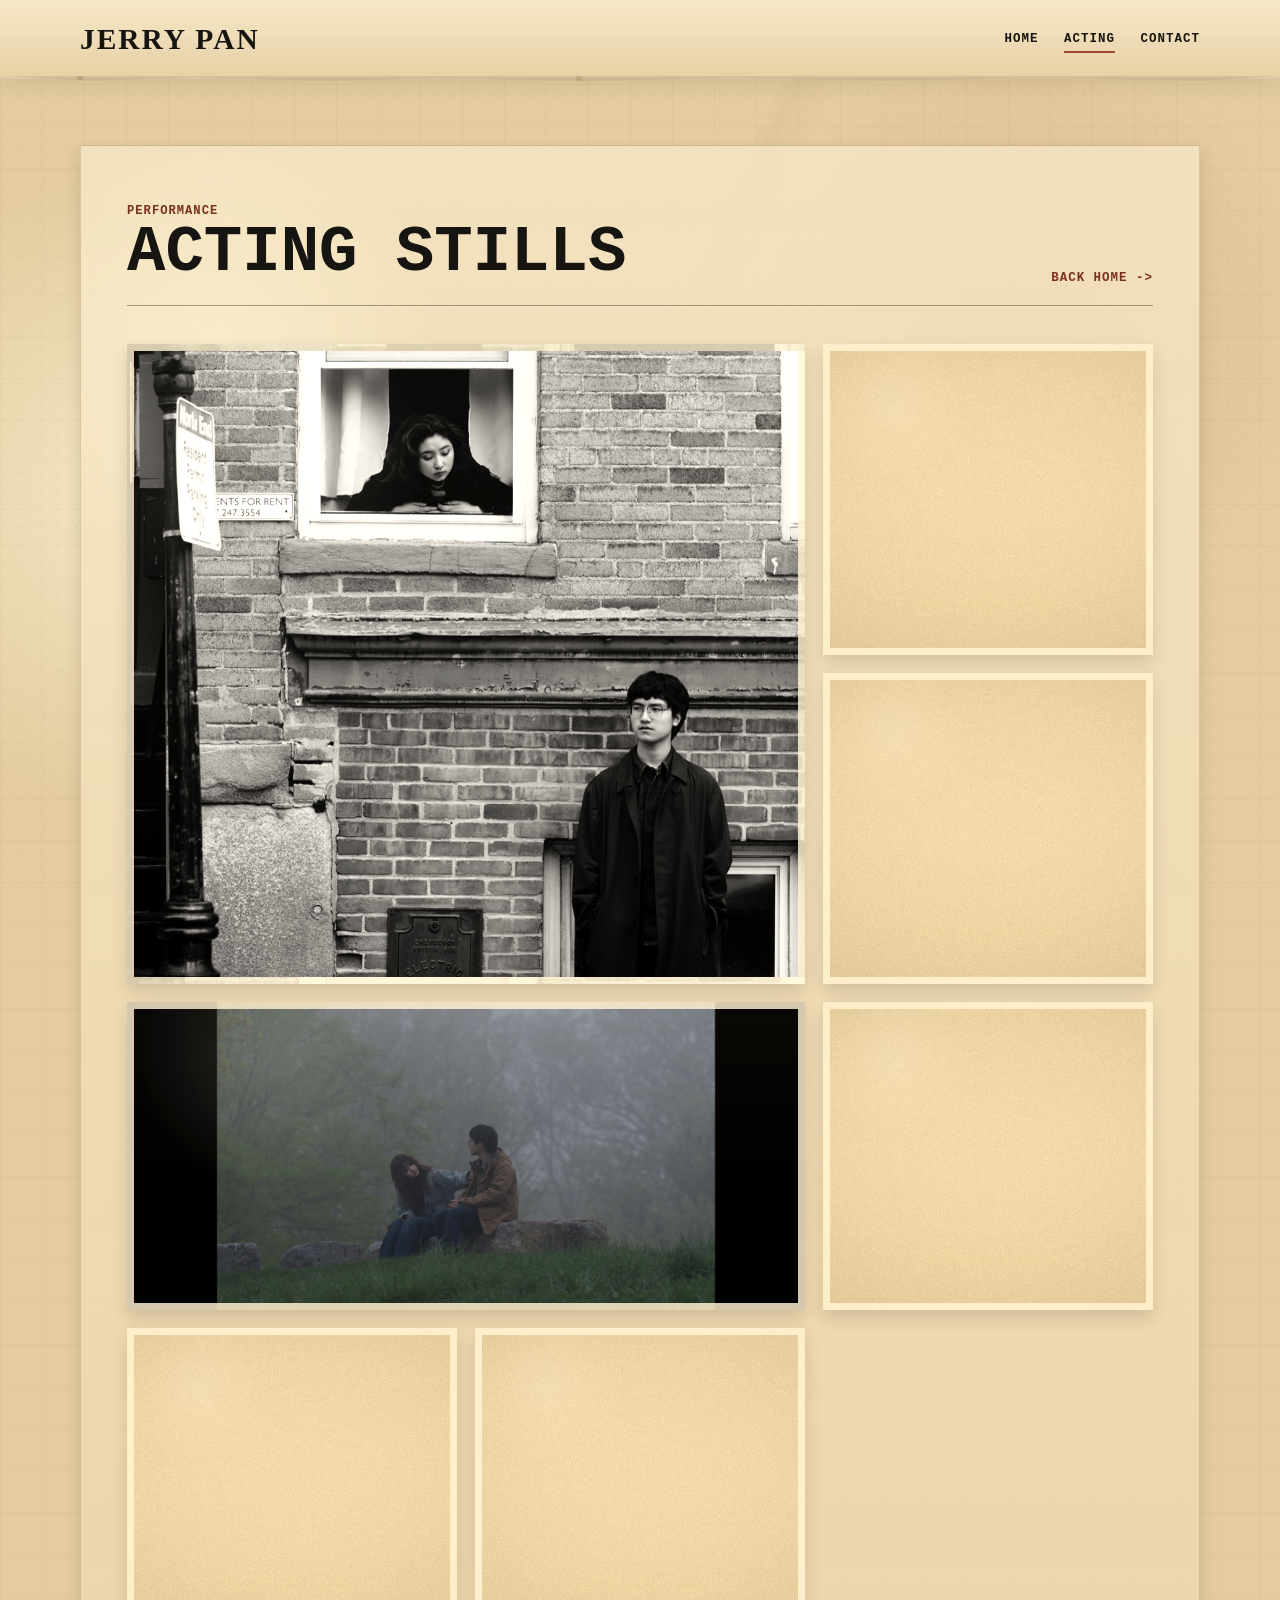
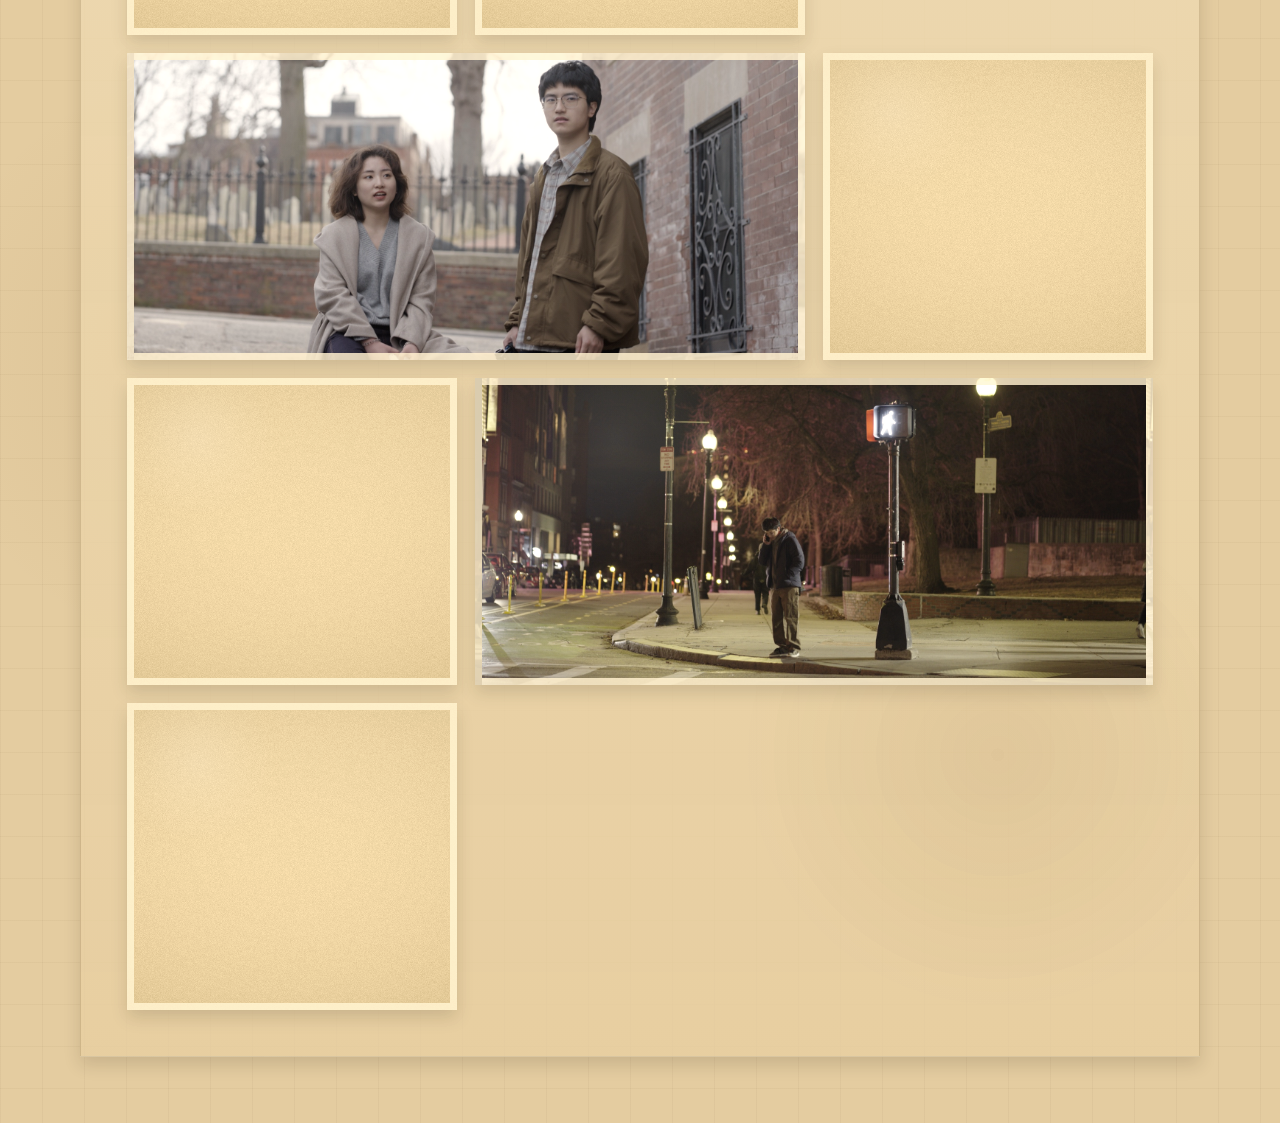
==== acting-stills.html @ 3a7836dc "Add acting stills page" ====
<!DOCTYPE html>
<html lang="en">
  <head>
    <meta charset="UTF-8" />
    <meta name="viewport" content="width=device-width, initial-scale=1.0" />
    <title>Acting Stills | Jerry Pan</title>
    <link rel="stylesheet" href="styles.css" />
  </head>
  <body>
    <header class="site-header">
      <nav class="nav-strip" aria-label="Main navigation">
        <a class="brand" href="index.html#home">Jerry Pan</a>
        <button class="nav-toggle" type="button" aria-expanded="false" aria-controls="site-menu">
          <span></span>
          <span></span>
          <span></span>
          <span class="sr-only">Toggle navigation</span>
        </button>
        <div class="nav-links" id="site-menu">
          <a class="nav-link" href="index.html#home">Home</a>
          <a class="nav-link active" href="index.html#acting">Acting</a>
          <a class="nav-link" href="index.html#contact">Contact</a>
        </div>
      </nav>
    </header>

    <main class="detail-main acting-stills-main">
      <section class="container detail-panel acting-stills-panel">
        <div class="detail-heading acting-stills-heading">
          <div>
            <p class="eyebrow">Performance</p>
            <h1>Acting Stills</h1>
          </div>
          <a class="detail-back" href="index.html#acting">Back Home <span aria-hidden="true">-&gt;</span></a>
        </div>

        <div class="acting-stills-gallery" aria-label="Acting stills gallery">
          <figure class="acting-still acting-still-large" style="--photo: url('./assets/outb/still-01.jpg?v=acting-stills')"></figure>
          <figure class="acting-still" style="--photo: url('./assets/acting-still-1.jpg?v=acting-stills')"></figure>
          <figure class="acting-still" style="--photo: url('./assets/acting-still-2.jpg?v=acting-stills')"></figure>
          <figure class="acting-still acting-still-wide" style="--photo: url('./assets/outb/still-03.jpg?v=acting-stills')"></figure>
          <figure class="acting-still" style="--photo: url('./assets/acting-still-3.jpg?v=acting-stills')"></figure>
          <figure class="acting-still" style="--photo: url('./assets/acting-still-4.jpg?v=acting-stills')"></figure>
          <figure class="acting-still" style="--photo: url('./assets/acting-still-5.jpg?v=acting-stills')"></figure>
          <figure class="acting-still acting-still-wide" style="--photo: url('./assets/outb/still-07.jpg?v=acting-stills')"></figure>
          <figure class="acting-still" style="--photo: url('./assets/acting-still-6.jpg?v=acting-stills')"></figure>
          <figure class="acting-still" style="--photo: url('./assets/broken-silence.jpg?v=acting-stills')"></figure>
          <figure class="acting-still acting-still-wide" style="--photo: url('./assets/outb/still-11.jpg?v=acting-stills')"></figure>
          <figure class="acting-still" style="--photo: url('./assets/acting-weight-we-carry.jpg?v=acting-stills')"></figure>
        </div>
      </section>
    </main>

    <script src="script.js"></script>
  </body>
</html>
---- styles.css ----
:root {
  --paper: #e4cca0;
  --paper-light: #f3dfb7;
  --paper-soft: #ddc18d;
  --ink: #171511;
  --ink-muted: #5a4b36;
  --red: #a64730;
  --red-dark: #79311f;
  --film-black: #11100d;
  --shadow: 0 18px 34px rgba(40, 29, 14, 0.2);
  --shadow-small: 0 8px 16px rgba(40, 29, 14, 0.14);
  --radius: 5px;
  --container: min(1120px, calc(100vw - 40px));
  --font-display: Georgia, "Times New Roman", serif;
  --font-type: "Courier New", Courier, monospace;
  --font-body: Georgia, "Times New Roman", serif;
  --section-gap: clamp(38px, 6vw, 68px);
}

* {
  box-sizing: border-box;
}

html {
  scroll-behavior: smooth;
  scroll-padding-top: 96px;
}

body {
  margin: 0;
  color: var(--ink);
  font-family: var(--font-body);
  background:
    radial-gradient(circle at 12% 18%, rgba(255, 250, 224, 0.58), transparent 20rem),
    radial-gradient(circle at 80% 12%, rgba(166, 100, 50, 0.16), transparent 18rem),
    radial-gradient(circle at 18% 72%, rgba(118, 77, 32, 0.08), transparent 19rem),
    linear-gradient(90deg, rgba(74, 45, 19, 0.04) 1px, transparent 1px),
    linear-gradient(rgba(74, 45, 19, 0.035) 1px, transparent 1px),
    var(--paper);
  background-size: auto, auto, auto, 42px 42px, 42px 42px, auto;
  overflow-x: hidden;
}

body::before {
  content: "";
  position: fixed;
  inset: 0;
  z-index: -1;
  pointer-events: none;
  opacity: 0.34;
  background-image:
    radial-gradient(circle at 20% 30%, rgba(45, 30, 10, 0.18) 0 1px, transparent 1px),
    radial-gradient(circle at 65% 55%, rgba(45, 30, 10, 0.12) 0 1px, transparent 1px),
    linear-gradient(115deg, transparent 0 48%, rgba(85, 56, 22, 0.09) 49%, transparent 52%);
  background-size: 18px 18px, 27px 27px, 100% 100%;
}

a {
  color: inherit;
  text-decoration: none;
}

img,
svg {
  max-width: 100%;
}

.container {
  width: var(--container);
  margin-inline: auto;
  position: relative;
}

.section {
  padding-block: var(--section-gap);
  position: relative;
}

.section::before {
  content: "";
  position: absolute;
  left: 50%;
  top: 12px;
  width: min(1140px, calc(100vw - 28px));
  height: 1px;
  transform: translateX(-50%);
  background: rgba(65, 44, 23, 0.22);
}

.section-anchor {
  scroll-margin-top: 92px;
}

.sr-only {
  position: absolute;
  width: 1px;
  height: 1px;
  padding: 0;
  margin: -1px;
  overflow: hidden;
  clip: rect(0, 0, 0, 0);
  white-space: nowrap;
  border: 0;
}

/* Header */
.site-header {
  position: sticky;
  top: 0;
  z-index: 50;
  background:
    linear-gradient(180deg, rgba(246, 232, 201, 0.97), rgba(230, 207, 163, 0.94)),
    var(--paper-light);
  border-bottom: 1px solid rgba(45, 32, 18, 0.18);
  box-shadow: 0 8px 18px rgba(42, 28, 12, 0.08);
}

.site-header::after {
  content: "";
  position: absolute;
  left: 0;
  right: 0;
  bottom: -7px;
  height: 9px;
  pointer-events: none;
  background:
    linear-gradient(90deg, transparent 0 6%, rgba(101, 71, 33, 0.18) 6% 6.5%, transparent 6.5% 45%, rgba(101, 71, 33, 0.14) 45% 45.5%, transparent 45.5%),
    linear-gradient(180deg, rgba(80, 53, 24, 0.13), transparent);
  clip-path: polygon(0 0, 7% 52%, 15% 18%, 26% 55%, 34% 22%, 46% 58%, 57% 20%, 69% 50%, 82% 22%, 94% 54%, 100% 0);
}

.nav-strip {
  width: var(--container);
  min-height: 78px;
  margin-inline: auto;
  display: flex;
  align-items: center;
  justify-content: space-between;
  gap: 28px;
}

.brand {
  font-family: var(--font-display);
  font-size: clamp(1.35rem, 2.3vw, 1.9rem);
  font-weight: 900;
  letter-spacing: 2px;
  text-transform: uppercase;
  white-space: nowrap;
}

.nav-links {
  display: flex;
  align-items: center;
  justify-content: flex-end;
  gap: clamp(14px, 2vw, 30px);
  font-family: var(--font-type);
  font-size: 0.78rem;
  font-weight: 700;
  letter-spacing: 1px;
  text-transform: uppercase;
}

.nav-links.open-static {
  opacity: 1;
  pointer-events: auto;
}

.nav-link {
  position: relative;
  padding-block: 10px;
}

.nav-link::after {
  content: "";
  position: absolute;
  left: 0;
  right: 0;
  bottom: 3px;
  height: 2px;
  transform: scaleX(0);
  transform-origin: left;
  background: var(--red);
  transition: transform 180ms ease;
}

.nav-link:hover::after,
.nav-link.active::after {
  transform: scaleX(1);
}

.nav-toggle {
  display: none;
  width: 42px;
  height: 38px;
  border: 1px solid rgba(23, 21, 17, 0.5);
  background: transparent;
  padding: 8px;
  cursor: pointer;
}

.nav-toggle span:not(.sr-only) {
  display: block;
  height: 2px;
  margin: 5px 0;
  background: var(--ink);
}

/* Hero */
.hero {
  min-height: min(760px, calc(100vh - 78px));
  display: grid;
  align-items: center;
  padding-block: clamp(38px, 6vw, 70px);
}

.hero-grid {
  display: grid;
  grid-template-columns: minmax(300px, 0.83fr) minmax(340px, 1.17fr);
  align-items: center;
  gap: clamp(36px, 6vw, 84px);
}

.eyebrow,
.label {
  margin: 0 0 10px;
  color: var(--red-dark);
  font-family: var(--font-type);
  font-size: 0.76rem;
  font-weight: 700;
  letter-spacing: 1px;
  text-transform: uppercase;
}

.hero-copy .eyebrow {
  width: max-content;
  max-width: min(100vw - 40px, 620px);
  font-size: clamp(0.68rem, 0.9vw, 0.76rem);
  letter-spacing: 0.6px;
  white-space: nowrap;
}

.hero h1 {
  margin: 0;
  font-family: Impact, Haettenschweiler, "Arial Narrow Bold", sans-serif;
  font-size: clamp(5.8rem, 13.5vw, 10.5rem);
  line-height: 0.78;
  letter-spacing: 0;
  text-transform: uppercase;
  text-shadow:
    1px 2px 0 rgba(255, 244, 213, 0.25),
    0 0 1px rgba(0, 0, 0, 0.65);
  filter: contrast(1.08);
}

.hero-roles {
  width: fit-content;
  margin-top: clamp(20px, 4vw, 34px);
  padding-bottom: 12px;
  display: grid;
  gap: 3px;
  font-family: var(--font-type);
  font-size: clamp(1.1rem, 2.4vw, 1.75rem);
  font-weight: 700;
  position: relative;
}

.hero-roles::after,
.hand-note::after {
  content: "";
  position: absolute;
  left: 0;
  bottom: 0;
  width: 120px;
  height: 9px;
  background: var(--red);
  clip-path: polygon(0 42%, 70% 22%, 100% 42%, 88% 58%, 16% 70%);
}

.hero-intro {
  max-width: 480px;
  margin: 24px 0 0;
  font-family: var(--font-type);
  font-size: clamp(0.92rem, 1.2vw, 1rem);
  font-weight: 700;
  line-height: 1.55;
}

.hero-actions {
  display: flex;
  flex-wrap: wrap;
  gap: 14px;
  margin-top: 30px;
}

.button {
  min-width: 138px;
  min-height: 42px;
  display: inline-flex;
  align-items: center;
  justify-content: center;
  border: 1px solid var(--ink);
  padding: 12px 18px;
  font-family: var(--font-type);
  font-size: 0.73rem;
  font-weight: 800;
  letter-spacing: 1px;
  text-transform: uppercase;
  transition: transform 180ms ease, box-shadow 180ms ease, background 180ms ease;
}

.button:hover {
  transform: translateY(-2px);
  box-shadow: var(--shadow-small);
}

.button-dark {
  color: var(--paper-light);
  background: var(--ink);
}

.button-red {
  color: var(--paper-light);
  border-color: var(--red);
  background: var(--red);
}

.button-ghost {
  background: rgba(246, 232, 201, 0.34);
}

.hero-collage {
  position: relative;
  min-height: clamp(480px, 50vw, 600px);
}

.photo,
.card-image,
.thumb,
.ai-tile,
.poster-card,
.contact-sheet div {
  background-image:
    var(--photo),
    radial-gradient(circle at 38% 28%, rgba(255, 245, 206, 0.35), transparent 20%),
    linear-gradient(135deg, #201914, #a46a3b 48%, #201914);
  background-size: cover;
  background-position: center;
}

.photo {
  position: absolute;
  border: 10px solid rgba(243, 223, 183, 0.9);
  box-shadow: var(--shadow);
  filter: sepia(0.12) contrast(1.03) saturate(0.88);
}

.photo::after,
.card-image::after,
.thumb::after,
.poster-card::after,
.contact-sheet div::after {
  content: "";
  position: absolute;
  inset: 0;
  pointer-events: none;
  background:
    linear-gradient(rgba(255, 245, 210, 0.1), rgba(22, 16, 10, 0.18)),
    radial-gradient(circle at 20% 18%, rgba(255, 255, 255, 0.18), transparent 22%);
  mix-blend-mode: screen;
}

.photo-main {
  inset: 1% 12% auto 3%;
  height: 69%;
  transform: perspective(900px) rotate(-4deg) rotateX(var(--tilt-y, 0deg)) rotateY(var(--tilt-x, 0deg));
}

.photo-strip {
  right: 0;
  top: 30%;
  width: 43%;
  height: 26%;
  border-width: 7px;
  transform: perspective(900px) rotate(1.5deg) rotateX(var(--tilt-y, 0deg)) rotateY(var(--tilt-x, 0deg));
  filter: grayscale(1) sepia(0.25) contrast(1.1);
}

.photo-strip::before {
  content: "";
  position: absolute;
  inset: 0;
  background:
    repeating-linear-gradient(90deg, rgba(10, 10, 9, 0.72) 0 12px, transparent 12px 24px),
    linear-gradient(transparent 0 16%, rgba(5, 5, 5, 0.92) 16% 22%, transparent 22% 78%, rgba(5, 5, 5, 0.92) 78% 84%, transparent 84%);
  opacity: 0.42;
}

.photo-small {
  right: 10%;
  bottom: 1%;
  width: 38%;
  height: 27%;
  border-bottom-width: 38px;
  transform: perspective(900px) rotate(3deg) rotateX(var(--tilt-y, 0deg)) rotateY(var(--tilt-x, 0deg));
}

.photo-small::before {
  content: "On set.";
  position: absolute;
  right: 18px;
  bottom: -32px;
  z-index: 2;
  font-family: var(--font-display);
  font-style: italic;
  font-size: 1rem;
}

.taped-note {
  position: absolute;
  top: 4%;
  right: 2%;
  z-index: 3;
  width: 174px;
  padding: 27px 28px 24px;
  display: grid;
  gap: 7px;
  color: var(--ink);
  font-family: var(--font-type);
  font-size: 1.1rem;
  font-weight: 700;
  line-height: 1.08;
  background:
    radial-gradient(circle at 20% 22%, rgba(255, 245, 206, 0.42), transparent 9rem),
    linear-gradient(135deg, #e2c994, #d7bc85);
  box-shadow: var(--shadow-small);
  transform: rotate(3deg);
}

.taped-note::after {
  content: "";
  width: 78px;
  height: 8px;
  margin-top: 8px;
  background: var(--red);
  clip-path: polygon(0 45%, 100% 12%, 95% 52%, 8% 80%);
}

.tape {
  position: absolute;
  z-index: 4;
  display: block;
  background: rgba(174, 137, 70, 0.58);
  box-shadow: 0 2px 6px rgba(30, 20, 9, 0.15);
}

.tape-top {
  top: 0;
  left: 32%;
  width: 142px;
  height: 36px;
  transform: rotate(-7deg);
}

.tape-side {
  right: 4%;
  bottom: 26%;
  width: 96px;
  height: 28px;
  transform: rotate(8deg);
}

/* Sections and cards */
.featured-work .container,
.two-column-section .container,
.ai-section .container,
.acting-section .container,
.about-section .container,
.experience-grid {
  padding: clamp(22px, 3vw, 34px);
  background:
    radial-gradient(circle at 12% 8%, rgba(255, 248, 218, 0.42), transparent 14rem),
    radial-gradient(circle at 82% 88%, rgba(121, 79, 28, 0.08), transparent 16rem),
    linear-gradient(rgba(246, 230, 196, 0.78), rgba(232, 207, 161, 0.74));
  border: 1px solid rgba(93, 66, 31, 0.18);
  box-shadow: var(--shadow-small);
  clip-path: polygon(0 1%, 18% 0, 35% 1.3%, 55% 0.2%, 75% 1.2%, 100% 0, 99.4% 99%, 82% 100%, 61% 98.8%, 38% 100%, 18% 98.9%, 0.7% 100%);
}

.section-heading {
  margin-bottom: 28px;
  border-bottom: 1px solid rgba(23, 21, 17, 0.38);
  padding-bottom: 10px;
}

.split-heading {
  display: flex;
  align-items: end;
  justify-content: space-between;
  gap: 32px;
}

.split-heading > p {
  flex: 1 1 300px;
}

.section-heading h2 {
  margin: 0;
  font-family: var(--font-type);
  font-size: clamp(1.45rem, 3vw, 2.15rem);
  font-weight: 800;
  letter-spacing: 1px;
  text-transform: uppercase;
}

.section-heading p:not(.eyebrow) {
  max-width: 560px;
  margin: 8px 0 0;
  font-family: var(--font-type);
  font-size: 0.88rem;
  font-weight: 700;
  line-height: 1.45;
}

.project-grid {
  display: grid;
  grid-template-columns: repeat(4, minmax(0, 1fr));
  gap: 20px;
}

.paper-card {
  position: relative;
  padding: 14px 14px 18px;
  background:
    linear-gradient(145deg, rgba(255, 250, 230, 0.54), rgba(218, 191, 143, 0.32)),
    var(--paper-light);
  border: 1px solid rgba(75, 53, 26, 0.2);
  border-radius: var(--radius);
  box-shadow: var(--shadow-small);
}

.project-card::before {
  content: "";
  position: absolute;
  right: 13px;
  top: 10px;
  z-index: 2;
  width: 64px;
  height: 18px;
  background: rgba(174, 137, 70, 0.42);
  transform: rotate(6deg);
  opacity: 0;
  transition: opacity 180ms ease;
}

.project-card:nth-child(3)::before,
.project-card:hover::before {
  opacity: 1;
}

.project-card {
  min-height: 338px;
  display: flex;
  flex-direction: column;
  transition: transform 180ms ease, box-shadow 180ms ease;
}

.project-card[id] {
  scroll-margin-top: 110px;
}

.project-card:hover {
  transform: translateY(-6px) rotate(-0.5deg);
  box-shadow: var(--shadow);
}

.card-image {
  position: relative;
  height: 132px;
  margin-bottom: 16px;
  overflow: hidden;
  border-radius: 3px;
  background-color: #2d2016;
}

.ai-still,
.product-still {
  background-image:
    var(--photo),
    radial-gradient(circle at 68% 32%, rgba(47, 219, 225, 0.58), transparent 22%),
    linear-gradient(135deg, #07141e, #213d51 48%, #0b0c12);
}

.project-card h3,
.production-card h3,
.experience-entry h3 {
  margin: 0 0 10px;
  font-family: Impact, Haettenschweiler, "Arial Narrow Bold", sans-serif;
  font-size: clamp(1.25rem, 2.1vw, 1.6rem);
  font-weight: 900;
  letter-spacing: 0;
  text-transform: uppercase;
}

.project-card p:not(.label),
.production-card p,
.experience-entry p {
  margin: 0;
  font-family: var(--font-type);
  font-size: 0.84rem;
  font-weight: 700;
  line-height: 1.46;
}

.project-card a,
.production-card a,
.text-link,
.center-link a,
.more-button,
.detail-back {
  width: fit-content;
  margin-top: auto;
  padding-top: 16px;
  color: var(--red-dark);
  font-family: var(--font-type);
  font-size: 0.78rem;
  font-weight: 800;
  letter-spacing: 1px;
  text-transform: uppercase;
  border-bottom: 2px solid transparent;
}

.project-card a:hover,
.production-card a:hover,
.text-link:hover,
.center-link a:hover,
.more-button:hover,
.detail-back:hover {
  border-color: var(--red);
}

.more-button {
  flex: 0 0 auto;
  align-self: center;
  margin: 0;
  padding: 10px 12px 8px;
  border: 1px solid rgba(23, 21, 17, 0.45);
  background: rgba(246, 232, 201, 0.38);
  box-shadow: 0 4px 10px rgba(43, 27, 11, 0.08);
}

/* Film production */
.two-column-section,
.acting-section {
  background: rgba(255, 244, 215, 0.08);
}

.production-grid {
  display: grid;
  grid-template-columns: repeat(3, minmax(0, 1fr));
  gap: 20px;
}

.production-card {
  display: flex;
  min-height: 220px;
  flex-direction: column;
  padding: 0 0 14px;
}

.thumb {
  position: relative;
  height: 88px;
  margin-bottom: 18px;
  overflow: hidden;
  border: 6px solid rgba(246, 232, 201, 0.72);
  box-shadow: var(--shadow-small);
  filter: sepia(0.35) grayscale(0.28) contrast(1.04);
}

/* AI work */
.ai-section {
  color: var(--ink);
  background: rgba(255, 244, 215, 0.08);
}

.ai-section::before {
  background: rgba(65, 44, 23, 0.2);
}

.ai-section .section-heading {
  border-bottom-color: rgba(23, 21, 17, 0.38);
}

.ai-section .eyebrow,
.ai-section .center-link a {
  color: var(--red-dark);
}

.ai-tile-grid {
  display: grid;
  grid-template-columns: repeat(4, minmax(0, 1fr));
  gap: 14px;
}

.ai-tile {
  min-height: 154px;
  position: relative;
  display: flex;
  align-items: end;
  justify-content: center;
  overflow: hidden;
  border: 6px solid rgba(22, 16, 11, 0.88);
  background-image:
    var(--photo),
    radial-gradient(circle at 52% 30%, rgba(64, 218, 226, 0.72), transparent 22%),
    linear-gradient(135deg, #05070d, #183045 47%, #101014);
  box-shadow: 0 14px 30px rgba(0, 0, 0, 0.28);
  transition: transform 180ms ease, filter 180ms ease;
}

.ai-tile::before {
  content: "";
  position: absolute;
  inset: 0;
  background: linear-gradient(180deg, transparent 10%, rgba(0, 0, 0, 0.72));
}

.ai-tile:hover {
  transform: translateY(-4px);
  filter: saturate(1.16);
}

.ai-tile span {
  position: relative;
  z-index: 1;
  width: 100%;
  padding: 18px 12px;
  text-align: center;
  font-family: var(--font-type);
  font-size: 0.9rem;
  font-weight: 800;
  letter-spacing: 1px;
  text-transform: uppercase;
}

.center-link {
  margin-top: 24px;
  text-align: center;
}

/* Acting */
.acting-layout {
  display: grid;
  grid-template-columns: minmax(280px, 0.9fr) minmax(320px, 1.1fr);
  gap: 22px;
  align-items: stretch;
}

.poster-row {
  display: grid;
  grid-template-columns: repeat(2, minmax(0, 1fr));
  gap: 18px;
}

.poster-card {
  position: relative;
  min-height: 220px;
  display: flex;
  align-items: end;
  padding: 22px;
  overflow: hidden;
  color: var(--paper-light);
  background-image:
    var(--photo),
    radial-gradient(circle at 40% 22%, rgba(255, 219, 151, 0.5), transparent 22%),
    linear-gradient(145deg, #120f0d, #6c3f24 46%, #111);
  box-shadow: var(--shadow-small);
}

.poster-card::before {
  content: "";
  position: absolute;
  inset: 0;
  background: linear-gradient(180deg, rgba(0, 0, 0, 0.08), rgba(0, 0, 0, 0.78));
}

.poster-card div {
  position: relative;
  z-index: 1;
}

.poster-card h3 {
  max-width: 150px;
  margin: 0;
  font-family: var(--font-type);
  font-size: clamp(1rem, 2.6vw, 1.35rem);
  line-height: 1.12;
  letter-spacing: 1px;
  text-transform: uppercase;
}

.poster-card p {
  margin: 8px 0 0;
  font-family: var(--font-type);
  font-size: 0.78rem;
}

.contact-sheet {
  display: grid;
  grid-template-columns: repeat(3, minmax(0, 1fr));
  gap: 7px;
  padding: 9px;
  background:
    linear-gradient(90deg, rgba(16, 14, 12, 0.96) 0 6px, transparent 6px calc(100% - 6px), rgba(16, 14, 12, 0.96) calc(100% - 6px)),
    var(--film-black);
  box-shadow: var(--shadow-small);
}

.contact-sheet div {
  min-height: 110px;
  position: relative;
  overflow: hidden;
  background-image:
    var(--photo),
    radial-gradient(circle at 45% 28%, rgba(245, 204, 137, 0.45), transparent 24%),
    linear-gradient(145deg, #21120e, #765036 52%, #080706);
  filter: sepia(0.2) contrast(1.08);
}

.acting-link {
  display: inline-block;
  margin-top: 22px;
}

/* About */
.about-layout {
  display: grid;
  grid-template-columns: minmax(280px, 0.85fr) minmax(320px, 1.15fr);
  gap: clamp(28px, 5vw, 58px);
  align-items: center;
}

.about-photo-stack {
  min-height: 360px;
  position: relative;
}

.about-photo {
  position: absolute;
  background-image:
    var(--photo),
    radial-gradient(circle at 35% 25%, rgba(255, 242, 204, 0.32), transparent 22%),
    linear-gradient(135deg, #221914, #a0663b 52%, #19120f);
  background-size: cover;
  background-position: center;
  border: 9px solid rgba(246, 232, 201, 0.86);
  box-shadow: var(--shadow-small);
  filter: sepia(0.14) contrast(1.02) saturate(0.9);
}

.about-photo-main {
  inset: 0 18% 18% 0;
  transform: rotate(-3deg);
}

.about-photo-small {
  right: 0;
  bottom: 0;
  width: 44%;
  height: 44%;
  transform: rotate(5deg);
}

.about-photo-small::before {
  content: "";
  position: absolute;
  top: -18px;
  left: 28%;
  width: 92px;
  height: 25px;
  background: rgba(174, 137, 70, 0.48);
  transform: rotate(-6deg);
}

.about-copy {
  display: grid;
  gap: 18px;
  font-family: var(--font-type);
  font-size: clamp(0.95rem, 1.4vw, 1.05rem);
  font-weight: 700;
  line-height: 1.55;
}

.about-copy p {
  margin: 0;
}

.about-tags {
  display: flex;
  flex-wrap: wrap;
  gap: 10px;
  margin-top: 8px;
}

.about-tags span {
  padding: 8px 10px;
  border: 1px solid rgba(23, 21, 17, 0.32);
  color: var(--red-dark);
  background: rgba(246, 232, 201, 0.36);
  font-size: 0.78rem;
  font-weight: 800;
  letter-spacing: 1px;
  text-transform: uppercase;
}

/* Experience and footer */
.experience-grid {
  display: grid;
  grid-template-columns: minmax(260px, 0.76fr) minmax(320px, 1.24fr);
  gap: 44px;
}

.experience-list {
  position: relative;
}

.experience-list::before {
  content: "";
  position: absolute;
  top: -22px;
  right: 12%;
  width: 100px;
  height: 28px;
  background: rgba(174, 137, 70, 0.48);
  transform: rotate(7deg);
}

.tape-experience {
  top: 18px;
  right: 82px;
  width: 92px;
  height: 28px;
  transform: rotate(7deg);
}

.experience-entry {
  display: grid;
  grid-template-columns: 108px 1fr;
  gap: 24px;
  padding: 22px 0;
  border-bottom: 1px dashed rgba(40, 27, 12, 0.35);
}

.experience-entry:first-child {
  padding-top: 0;
}

.logo-stamp {
  width: 98px;
  height: 78px;
  display: grid;
  place-items: center;
  color: var(--paper-light);
  background: var(--film-black);
  font-family: Impact, Haettenschweiler, "Arial Narrow Bold", sans-serif;
  font-size: 1.16rem;
  line-height: 0.9;
  text-align: center;
  text-transform: uppercase;
}

.logo-round {
  border-radius: 50%;
  color: var(--ink);
  background: transparent;
  border: 3px double var(--ink);
  font-family: var(--font-display);
  font-size: 1rem;
  font-style: italic;
  text-transform: none;
}

.highlight-line {
  margin: 24px 0 0;
  color: var(--red-dark);
  font-family: var(--font-type);
  font-size: 0.82rem;
  font-weight: 800;
  letter-spacing: 1px;
  text-align: center;
  text-transform: uppercase;
}

.site-footer {
  position: relative;
  padding-top: 42px;
  background:
    linear-gradient(180deg, rgba(232, 210, 163, 0), rgba(230, 205, 157, 0.9) 24%),
    var(--paper);
}

.footer-grid {
  display: grid;
  grid-template-columns: minmax(230px, 0.42fr) minmax(320px, 1fr);
  align-items: center;
  gap: clamp(30px, 6vw, 82px);
  padding-bottom: 44px;
  position: relative;
}

.hand-note {
  position: relative;
  max-width: 300px;
  padding: 28px 30px 34px;
  background:
    radial-gradient(circle at 22% 18%, rgba(255, 246, 207, 0.36), transparent 8rem),
    linear-gradient(135deg, #e0c592, #d4b77f);
  box-shadow: var(--shadow-small);
  transform: rotate(-4deg);
}

.hand-note p {
  margin: 0;
  font-family: var(--font-type);
  font-size: 0.96rem;
  font-weight: 700;
  line-height: 1.42;
}

.hand-note span {
  display: block;
  margin-top: 14px;
  color: var(--red);
  font-family: var(--font-display);
  font-size: 1.6rem;
  font-style: italic;
}

.contact-block h2 {
  margin: 0 0 22px;
  font-family: var(--font-type);
  font-size: clamp(1.2rem, 3vw, 1.8rem);
  letter-spacing: 0;
}

.contact-list {
  display: grid;
  grid-template-columns: repeat(2, minmax(0, 1fr));
  gap: 14px 28px;
  list-style: none;
  margin: 0;
  padding: 0;
  font-family: var(--font-type);
  font-size: 0.86rem;
  font-weight: 700;
}

.contact-list li {
  display: grid;
  gap: 3px;
}

.contact-list span {
  color: var(--red-dark);
  font-size: 0.72rem;
  letter-spacing: 1px;
  text-transform: uppercase;
}

.contact-list a {
  overflow-wrap: anywhere;
}

.contact-list a:hover {
  color: var(--red);
}

.footer-bottom {
  min-height: 72px;
  padding-inline: max(20px, calc((100vw - 1120px) / 2));
  display: flex;
  align-items: center;
  justify-content: space-between;
  gap: 20px;
  color: var(--paper-light);
  background: var(--film-black);
  font-family: var(--font-type);
  font-size: 0.8rem;
  font-weight: 700;
  letter-spacing: 1px;
  text-transform: uppercase;
}

.bottom-stamp {
  position: absolute;
  right: 8px;
  bottom: 30px;
  z-index: 2;
  padding: 12px 14px;
  border: 2px solid rgba(121, 49, 31, 0.72);
  color: var(--red-dark);
  font-family: var(--font-type);
  font-size: 0.78rem;
  font-weight: 800;
  line-height: 1.25;
  text-transform: uppercase;
  transform: rotate(-5deg);
  opacity: 0.78;
}

/* Detail pages */
.detail-main {
  min-height: calc(100vh - 150px);
  padding-block: clamp(46px, 7vw, 86px);
}

.detail-panel {
  padding: clamp(26px, 4vw, 46px);
  background:
    radial-gradient(circle at 12% 8%, rgba(255, 248, 218, 0.42), transparent 14rem),
    radial-gradient(circle at 82% 88%, rgba(121, 79, 28, 0.08), transparent 16rem),
    linear-gradient(rgba(246, 230, 196, 0.82), rgba(232, 207, 161, 0.76));
  border: 1px solid rgba(93, 66, 31, 0.18);
  box-shadow: var(--shadow-small);
}

.detail-heading {
  display: flex;
  align-items: end;
  justify-content: space-between;
  gap: 24px;
  padding-bottom: 18px;
  border-bottom: 1px solid rgba(23, 21, 17, 0.38);
}

.detail-heading h1 {
  margin: 0;
  font-family: var(--font-type);
  font-size: clamp(1.8rem, 4vw, 3rem);
  line-height: 1.05;
  text-transform: uppercase;
}

.detail-heading p {
  max-width: 560px;
  margin: 10px 0 0;
  font-family: var(--font-type);
  font-weight: 700;
  line-height: 1.5;
}

.empty-grid {
  display: grid;
  grid-template-columns: repeat(3, minmax(0, 1fr));
  gap: 20px;
  margin-top: 30px;
}

.empty-card {
  min-height: 220px;
  padding: 18px;
  display: flex;
  flex-direction: column;
  justify-content: space-between;
  border: 1px dashed rgba(23, 21, 17, 0.34);
  background: rgba(246, 232, 201, 0.35);
  font-family: var(--font-type);
  font-weight: 700;
}

.empty-card span {
  color: var(--red-dark);
  font-size: 0.72rem;
  letter-spacing: 1px;
  text-transform: uppercase;
}

.empty-card p {
  margin: 0;
  color: var(--ink-muted);
}

.credits-main {
  padding-block: clamp(34px, 6vw, 66px);
}

.credits-panel {
  overflow: hidden;
}

.credits-heading h1 {
  font-size: clamp(2.3rem, 5vw, 4.2rem);
}

.credit-sections {
  display: grid;
  gap: clamp(24px, 4vw, 38px);
  margin-top: clamp(24px, 4vw, 38px);
}

.credit-category {
  padding: clamp(18px, 3vw, 28px);
  background: rgba(246, 232, 201, 0.46);
  border: 1px solid rgba(75, 53, 26, 0.18);
  box-shadow: var(--shadow-small);
}

.credit-category h2 {
  margin: 0 0 16px;
  color: var(--red-dark);
  font-family: var(--font-type);
  font-size: clamp(1.35rem, 3vw, 2rem);
  letter-spacing: 1px;
  text-transform: uppercase;
}

.credit-list {
  display: grid;
  gap: 0;
  margin: 0;
  padding: 0;
  list-style: none;
}

.credit-list li {
  display: grid;
  grid-template-columns: minmax(220px, 0.9fr) minmax(260px, 1.1fr);
  gap: clamp(12px, 2vw, 22px);
  padding: 13px 0;
  border-top: 1px dashed rgba(40, 27, 12, 0.24);
}

.credit-list li:first-child {
  border-top: 0;
  padding-top: 0;
}

.credit-list span,
.credit-list em {
  font-family: var(--font-type);
  font-size: 0.86rem;
  font-style: normal;
  font-weight: 800;
  line-height: 1.45;
}

.credit-list em {
  color: var(--ink-muted);
  font-weight: 700;
}

.credit-with-episodes {
  grid-template-columns: minmax(220px, 0.9fr) minmax(260px, 1.1fr);
}

.credit-episodes {
  grid-column: 2;
  display: grid;
  gap: 7px;
  margin: 6px 0 0;
  padding: 0;
  list-style: none;
}

.credit-episodes li {
  position: relative;
  padding-left: 16px;
  color: var(--ink-muted);
  font-family: var(--font-type);
  font-size: 0.72rem;
  font-weight: 700;
  line-height: 1.4;
  letter-spacing: 0;
}

.credit-episodes li::before {
  content: "-";
  position: absolute;
  left: 0;
  color: var(--red-dark);
  font-weight: 800;
}

.acting-stills-main {
  padding-block: clamp(34px, 6vw, 66px);
}

.acting-stills-panel {
  overflow: hidden;
}

.acting-stills-heading h1 {
  font-size: clamp(2.3rem, 5vw, 4.2rem);
}

.acting-stills-gallery {
  display: grid;
  grid-template-columns: repeat(3, minmax(0, 1fr));
  gap: clamp(10px, 1.7vw, 18px);
  margin-top: clamp(24px, 4vw, 38px);
}

.acting-still {
  min-height: clamp(210px, 24vw, 360px);
  margin: 0;
  position: relative;
  overflow: hidden;
  background-image:
    var(--photo),
    radial-gradient(circle at 45% 28%, rgba(245, 204, 137, 0.28), transparent 24%),
    linear-gradient(145deg, #21120e, #765036 52%, #080706);
  background-size: cover;
  background-position: center;
  border: 7px solid rgba(246, 232, 201, 0.82);
  box-shadow: var(--shadow-small);
  filter: sepia(0.16) contrast(1.06) saturate(0.9);
}

.acting-still::after {
  content: "";
  position: absolute;
  inset: 0;
  pointer-events: none;
  background:
    linear-gradient(rgba(255, 245, 210, 0.06), rgba(22, 16, 10, 0.14)),
    radial-gradient(circle at 20% 18%, rgba(255, 255, 255, 0.12), transparent 22%);
  mix-blend-mode: screen;
}

.acting-still-large {
  grid-column: span 2;
  grid-row: span 2;
  min-height: clamp(430px, 50vw, 740px);
}

.acting-still-wide {
  grid-column: span 2;
}

/* Baby Bird project page */
.project-page {
  padding-block: clamp(34px, 6vw, 66px);
}

.project-back,
.project-bottom-nav a {
  color: var(--red-dark);
  font-family: var(--font-type);
  font-size: 0.82rem;
  font-weight: 800;
  letter-spacing: 1px;
  text-transform: uppercase;
}

.project-back:hover,
.project-bottom-nav a:hover {
  text-decoration: underline;
  text-decoration-thickness: 2px;
  text-underline-offset: 5px;
}

.project-hero {
  display: grid;
  gap: 24px;
}

.project-hero-grid {
  display: grid;
  grid-template-columns: minmax(290px, 0.78fr) minmax(360px, 1.22fr);
  align-items: center;
  gap: clamp(28px, 6vw, 70px);
}

.project-hero-copy h1 {
  margin: 8px 0 20px;
  font-family: Impact, Haettenschweiler, "Arial Narrow Bold", sans-serif;
  font-size: clamp(5.5rem, 12vw, 10rem);
  line-height: 0.78;
  text-transform: uppercase;
}

.project-hero-copy h1.project-title-long {
  font-size: clamp(4.1rem, 8vw, 7.2rem);
  line-height: 0.84;
}

.project-hero-copy > p {
  max-width: 540px;
  margin: 0;
  font-family: var(--font-type);
  font-size: clamp(0.95rem, 1.25vw, 1.04rem);
  font-weight: 700;
  line-height: 1.55;
}

.project-meta,
.credits-list {
  display: grid;
  gap: 12px;
  margin: 28px 0 0;
  font-family: var(--font-type);
}

.project-meta {
  grid-template-columns: repeat(auto-fit, minmax(128px, 1fr));
  column-gap: 20px;
  row-gap: 18px;
  padding-top: 18px;
  border-top: 1px solid rgba(23, 21, 17, 0.26);
}

.project-meta dt,
.credits-list dt {
  color: var(--red-dark);
  font-size: 0.72rem;
  font-weight: 800;
  letter-spacing: 1px;
  text-transform: uppercase;
}

.project-meta dd,
.credits-list dd {
  margin: 5px 0 0;
  font-weight: 800;
}

.project-meta dd {
  overflow-wrap: normal;
}

.project-tags {
  display: flex;
  flex-wrap: wrap;
  gap: 10px;
  margin-top: 20px;
}

.project-tags span,
.trailer-note {
  padding: 8px 10px;
  border: 1px solid rgba(121, 49, 31, 0.48);
  color: var(--red-dark);
  background: rgba(246, 232, 201, 0.38);
  font-family: var(--font-type);
  font-size: 0.73rem;
  font-weight: 800;
  letter-spacing: 0.6px;
  text-transform: uppercase;
}

.project-hero-image {
  min-height: clamp(330px, 44vw, 540px);
  position: relative;
  background-image:
    var(--photo),
    radial-gradient(circle at 38% 28%, rgba(255, 245, 206, 0.35), transparent 20%),
    linear-gradient(135deg, #201914, #a46a3b 48%, #201914);
  background-size: cover;
  background-position: center;
  border: 13px solid rgba(246, 232, 201, 0.9);
  box-shadow: var(--shadow);
  transform: rotate(-1.5deg);
}

.project-hero-tape {
  top: -22px;
  left: 28%;
  width: 146px;
  height: 34px;
  transform: rotate(-3deg);
}

.project-gallery-section,
.project-info-grid,
.project-watch-section {
  margin-top: clamp(34px, 6vw, 66px);
  padding: clamp(20px, 3vw, 30px);
  background:
    radial-gradient(circle at 12% 8%, rgba(255, 248, 218, 0.42), transparent 14rem),
    radial-gradient(circle at 82% 88%, rgba(121, 79, 28, 0.08), transparent 16rem),
    linear-gradient(rgba(246, 230, 196, 0.78), rgba(232, 207, 161, 0.74));
  border: 1px solid rgba(93, 66, 31, 0.18);
  box-shadow: var(--shadow-small);
}

.project-section-heading {
  display: flex;
  align-items: end;
  justify-content: space-between;
  gap: 24px;
  margin-bottom: 22px;
  padding-bottom: 10px;
  border-bottom: 1px solid rgba(23, 21, 17, 0.38);
}

.project-section-heading h2,
.project-paper-card h2,
.watch-copy h2 {
  margin: 0;
  font-family: var(--font-type);
  font-size: clamp(1.35rem, 2.6vw, 1.8rem);
  letter-spacing: 1px;
  text-transform: uppercase;
}

.project-section-heading p,
.watch-copy p {
  max-width: 520px;
  margin: 0;
  font-family: var(--font-type);
  font-size: 0.84rem;
  font-weight: 700;
  line-height: 1.45;
}

.bb-gallery {
  display: grid;
  grid-template-columns: repeat(2, minmax(0, 1fr));
  gap: clamp(10px, 1.5vw, 16px);
}

.bb-gallery-item,
.watch-thumb {
  position: relative;
  overflow: hidden;
  margin: 0;
  background-image:
    var(--photo),
    radial-gradient(circle at 35% 25%, rgba(255, 242, 204, 0.32), transparent 22%),
    linear-gradient(135deg, #221914, #a0663b 52%, #19120f);
  background-size: cover;
  background-position: center;
  border: 5px solid rgba(246, 232, 201, 0.86);
  box-shadow: 0 6px 14px rgba(40, 29, 14, 0.14);
}

.bb-gallery-item {
  min-height: clamp(190px, 23vw, 350px);
  aspect-ratio: 16 / 9;
}

.bb-gallery-item::after,
.watch-thumb::after {
  content: "";
  position: absolute;
  inset: 0;
  background: linear-gradient(rgba(255, 245, 210, 0.06), rgba(22, 16, 10, 0.16));
}

.gallery-wide {
  grid-column: 1 / -1;
}

.gallery-hero {
  grid-column: 1 / -1;
  min-height: clamp(260px, 42vw, 620px);
}

.project-info-grid {
  display: grid;
  grid-template-columns: minmax(320px, 1.2fr) minmax(280px, 0.8fr);
  gap: 28px;
  align-items: start;
}

.project-paper-card {
  padding: clamp(18px, 3vw, 28px);
  background: rgba(246, 232, 201, 0.52);
  border: 1px solid rgba(75, 53, 26, 0.18);
  box-shadow: var(--shadow-small);
}

.project-paper-card ul {
  margin: 18px 0 0;
  padding-left: 20px;
  font-family: var(--font-type);
  font-size: 0.86rem;
  font-weight: 700;
  line-height: 1.65;
}

.project-paper-card li + li {
  margin-top: 9px;
}

.credits-list {
  gap: 14px;
}

.credits-list div {
  display: grid;
  grid-template-columns: minmax(110px, 0.55fr) 1fr;
  gap: 18px;
  border-bottom: 1px dashed rgba(40, 27, 12, 0.25);
  padding-bottom: 9px;
}

.project-watch-section {
  display: grid;
  grid-template-columns: minmax(260px, 0.45fr) minmax(320px, 1fr);
  gap: 26px;
  align-items: center;
}

.watch-thumb {
  min-height: 220px;
  display: grid;
  place-items: center;
  color: inherit;
  text-decoration: none;
  transition: transform 160ms ease, box-shadow 160ms ease;
}

.watch-thumb:hover,
.watch-thumb:focus-visible {
  box-shadow: 0 10px 20px rgba(40, 29, 14, 0.22);
  transform: translateY(-2px);
}

.watch-thumb:focus-visible {
  outline: 2px solid var(--red-dark);
  outline-offset: 4px;
}

.watch-thumb span {
  position: relative;
  z-index: 1;
  color: var(--paper-light);
  font-family: var(--font-type);
  font-size: 1rem;
  font-weight: 800;
  letter-spacing: 1px;
  line-height: 1.35;
  text-align: center;
  text-transform: uppercase;
}

.watch-copy {
  display: grid;
  gap: 16px;
}

.watch-actions {
  display: flex;
  flex-wrap: wrap;
  align-items: center;
  gap: 14px;
}

.trailer-note {
  text-decoration: none;
}

.trailer-note:hover,
.trailer-note:focus-visible {
  background: rgba(246, 232, 201, 0.68);
}

.project-bottom-nav {
  display: flex;
  justify-content: space-between;
  gap: 18px;
  margin-top: 36px;
  padding-bottom: 22px;
}

@media (max-width: 980px) {
  .nav-toggle {
    display: block;
  }

  .nav-links {
    position: absolute;
    z-index: 90;
    left: 20px;
    right: 20px;
    width: auto;
    top: 76px;
    display: flex;
    flex-direction: column;
    justify-content: stretch;
    align-items: stretch;
    gap: 0;
    padding: 12px 18px;
    background:
      radial-gradient(circle at 15% 12%, rgba(255, 249, 221, 0.38), transparent 9rem),
      linear-gradient(rgba(243, 223, 183, 0.98), rgba(236, 213, 173, 0.98));
    border: 1px solid rgba(45, 32, 18, 0.2);
    box-shadow: var(--shadow-small);
    opacity: 0;
    pointer-events: none;
    transform: translateY(-10px);
    transition: opacity 180ms ease, transform 180ms ease;
  }

  .nav-links.open {
    opacity: 1;
    pointer-events: auto;
    transform: translateY(0);
  }

  .nav-link {
    width: 100%;
    justify-self: stretch;
    padding: 13px 0;
  }

  .nav-links.open-static {
    position: static;
    display: flex;
    flex-wrap: wrap;
    justify-content: flex-end;
    width: auto;
    padding: 0;
    background: transparent;
    border: 0;
    box-shadow: none;
    opacity: 1;
    pointer-events: auto;
    transform: none;
  }

  .hero-grid,
  .acting-layout,
  .experience-grid,
  .footer-grid {
    grid-template-columns: 1fr;
  }

  .hero {
    min-height: auto;
  }

  .hero-collage {
    min-height: 540px;
  }

  .project-grid,
  .ai-tile-grid,
  .contact-list {
    grid-template-columns: repeat(2, minmax(0, 1fr));
  }

  .split-heading {
    display: block;
  }

  .more-button {
    margin-top: 16px;
  }

  .about-layout {
    grid-template-columns: 1fr;
  }

  .empty-grid {
    grid-template-columns: repeat(2, minmax(0, 1fr));
  }

  .project-hero-grid,
  .project-info-grid,
  .project-watch-section {
    grid-template-columns: 1fr;
  }

  .project-meta {
    grid-template-columns: repeat(2, minmax(0, 1fr));
  }

  .project-section-heading {
    display: block;
  }

  .project-section-heading p {
    margin-top: 8px;
  }
}

@media (max-width: 680px) {
  :root {
    --container: min(100vw - 28px, 1120px);
  }

  .nav-strip {
    min-height: 70px;
  }

  .nav-links {
    top: 68px;
  }

  .hero h1 {
    font-size: clamp(4.5rem, 29vw, 7rem);
  }

  .hero-actions,
  .poster-row,
  .footer-bottom {
    flex-direction: column;
    align-items: stretch;
  }

  .button {
    width: 100%;
  }

  .hero-collage {
    min-height: 470px;
  }

  .photo-main {
    inset: 5% 6% auto 2%;
    height: 58%;
  }

  .photo-strip {
    top: 44%;
    width: 56%;
  }

  .photo-small {
    right: 4%;
    width: 50%;
  }

  .taped-note {
    top: 0;
    right: 0;
    width: 150px;
    font-size: 0.95rem;
  }

  .bottom-stamp {
    position: static;
    width: fit-content;
    margin: 0 0 24px auto;
    transform: rotate(-3deg);
  }

  .project-grid,
  .production-grid,
  .ai-tile-grid,
  .poster-row,
  .contact-list,
  .empty-grid {
    grid-template-columns: 1fr;
  }

  .about-photo-stack {
    min-height: 330px;
  }

  .detail-heading {
    display: block;
  }

  .project-hero-copy h1 {
    font-size: clamp(4.6rem, 25vw, 6.5rem);
  }

  .project-hero-copy h1.project-title-long {
    font-size: clamp(3.1rem, 18vw, 5rem);
  }

  .project-meta,
  .empty-grid {
    grid-template-columns: 1fr;
  }

  .bb-gallery {
    grid-template-columns: 1fr;
  }

  .bb-gallery-item,
  .gallery-hero {
    min-height: 0;
  }

  .gallery-wide,
  .gallery-hero {
    grid-column: auto;
  }

  .credits-list div {
    grid-template-columns: 1fr;
    gap: 4px;
  }

  .credit-list li {
    grid-template-columns: 1fr;
    gap: 4px;
  }

  .credit-episodes {
    grid-column: 1;
  }

  .acting-stills-gallery {
    grid-template-columns: 1fr;
  }

  .acting-still,
  .acting-still-large {
    min-height: 0;
    aspect-ratio: 16 / 10;
  }

  .acting-still-large,
  .acting-still-wide {
    grid-column: auto;
    grid-row: auto;
  }

  .project-bottom-nav {
    flex-direction: column;
    align-items: center;
    text-align: center;
  }

  .project-card {
    min-height: 320px;
  }

  .ai-tile {
    min-height: 150px;
  }

  .contact-sheet {
    grid-template-columns: repeat(2, minmax(0, 1fr));
  }

  .experience-entry {
    grid-template-columns: 1fr;
  }

  .footer-bottom {
    padding-block: 22px;
    text-align: center;
  }
}
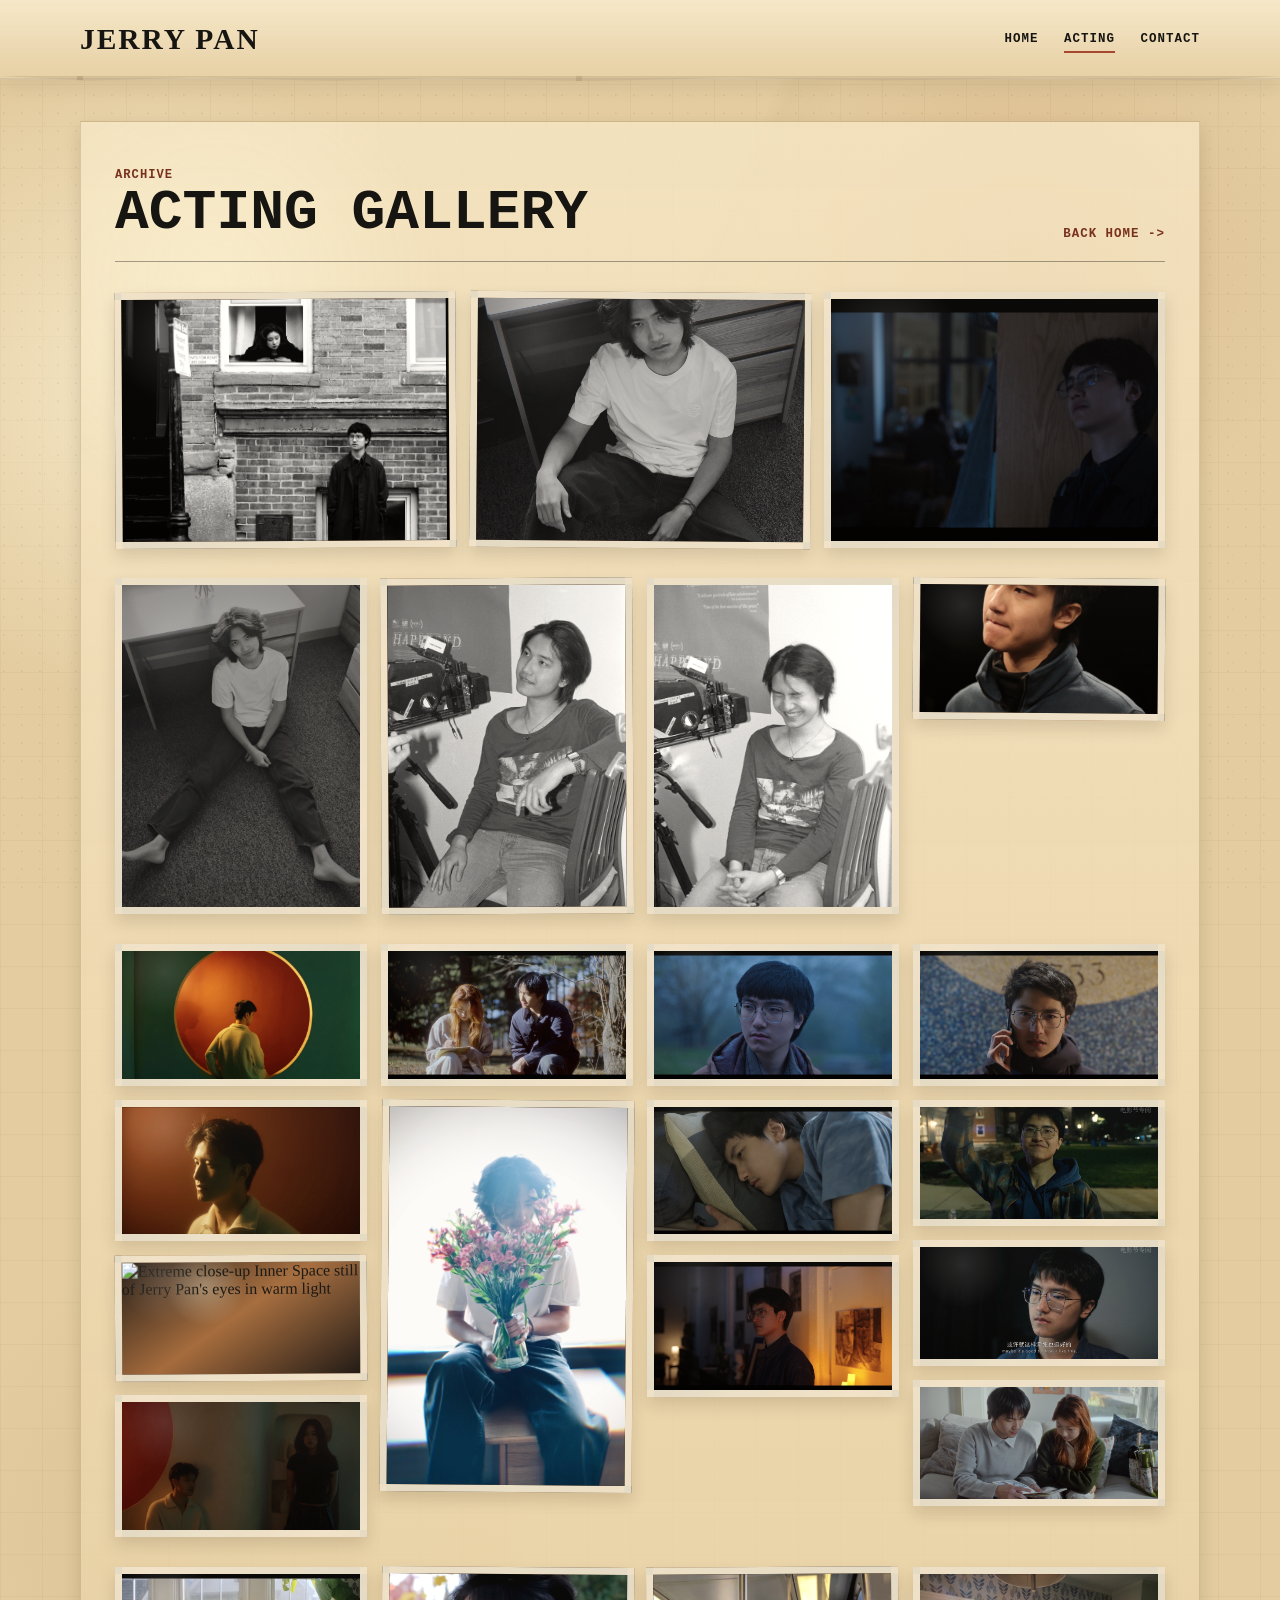
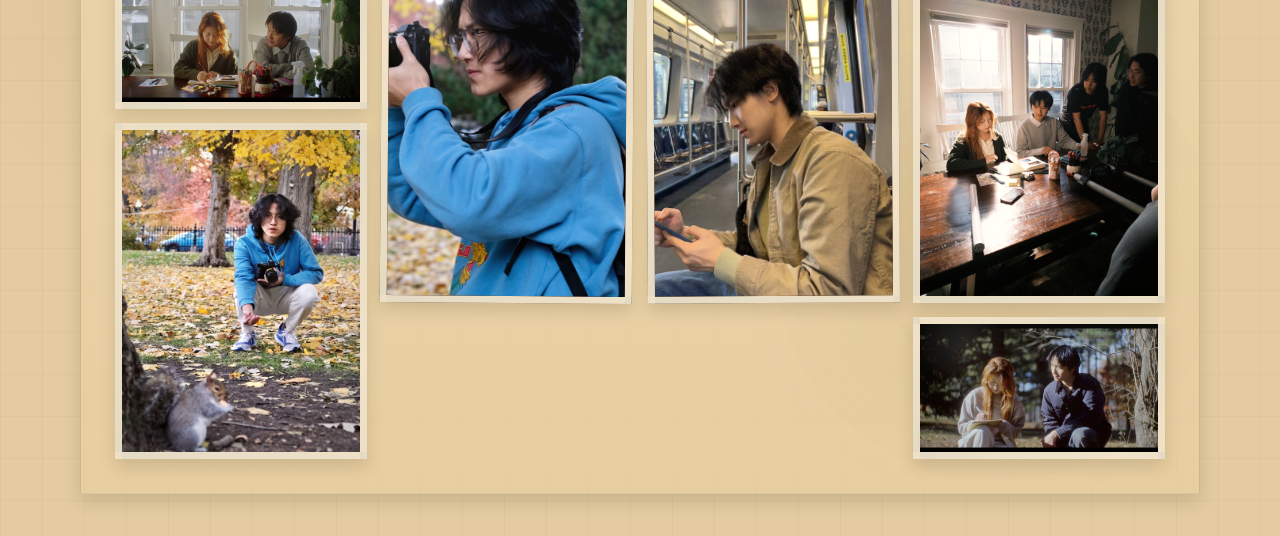
==== commit f9d52b25: "Update portfolio content and gallery" ====
--- a/acting-stills.html
+++ b/acting-stills.html
@@ -3,8 +3,8 @@
   <head>
     <meta charset="UTF-8" />
     <meta name="viewport" content="width=device-width, initial-scale=1.0" />
-    <title>Acting Stills | Jerry Pan</title>
-    <link rel="stylesheet" href="styles.css" />
+    <title>Acting Gallery | Jerry Pan</title>
+    <link rel="stylesheet" href="styles.css?v=gallery-condensed-5" />
   </head>
   <body>
     <header class="site-header">
@@ -28,29 +28,106 @@
       <section class="container detail-panel acting-stills-panel">
         <div class="detail-heading acting-stills-heading">
           <div>
-            <p class="eyebrow">Performance</p>
-            <h1>Acting Stills</h1>
+            <p class="eyebrow">Archive</p>
+            <h1>Acting Gallery</h1>
           </div>
           <a class="detail-back" href="index.html#acting">Back Home <span aria-hidden="true">-&gt;</span></a>
         </div>
 
-        <div class="acting-stills-gallery" aria-label="Acting stills gallery">
-          <figure class="acting-still acting-still-large" style="--photo: url('./assets/outb/still-01.jpg?v=acting-stills')"></figure>
-          <figure class="acting-still" style="--photo: url('./assets/acting-still-1.jpg?v=acting-stills')"></figure>
-          <figure class="acting-still" style="--photo: url('./assets/acting-still-2.jpg?v=acting-stills')"></figure>
-          <figure class="acting-still acting-still-wide" style="--photo: url('./assets/outb/still-03.jpg?v=acting-stills')"></figure>
-          <figure class="acting-still" style="--photo: url('./assets/acting-still-3.jpg?v=acting-stills')"></figure>
-          <figure class="acting-still" style="--photo: url('./assets/acting-still-4.jpg?v=acting-stills')"></figure>
-          <figure class="acting-still" style="--photo: url('./assets/acting-still-5.jpg?v=acting-stills')"></figure>
-          <figure class="acting-still acting-still-wide" style="--photo: url('./assets/outb/still-07.jpg?v=acting-stills')"></figure>
-          <figure class="acting-still" style="--photo: url('./assets/acting-still-6.jpg?v=acting-stills')"></figure>
-          <figure class="acting-still" style="--photo: url('./assets/broken-silence.jpg?v=acting-stills')"></figure>
-          <figure class="acting-still acting-still-wide" style="--photo: url('./assets/outb/still-11.jpg?v=acting-stills')"></figure>
-          <figure class="acting-still" style="--photo: url('./assets/acting-weight-we-carry.jpg?v=acting-stills')"></figure>
-        </div>
+        <section class="gallery-feature-grid" aria-label="Featured acting stills">
+          <figure class="gallery-frame gallery-feature-frame">
+            <img src="assets/acting-gallery/outb-01.jpg" alt="Black-and-white Once Upon the Time in Boston still with Jerry Pan standing below a window" />
+          </figure>
+          <div class="gallery-stack" aria-label="Acting portraits and stills">
+            <figure class="gallery-frame" style="--focus: 50% 28%;">
+              <img src="assets/acting-gallery/bw-portrait-01.jpg" alt="Black-and-white seated portrait of Jerry Pan looking up toward camera" />
+            </figure>
+            <figure class="gallery-frame">
+              <img src="assets/acting-gallery/outb-04.jpg" alt="Blue-toned Once Upon the Time in Boston still of Jerry Pan standing in a dim interior" />
+            </figure>
+          </div>
+        </section>
+
+        <section class="gallery-cluster gallery-cluster-bw" aria-label="Black-and-white acting portraits and behind-the-scenes photos">
+          <figure class="gallery-frame span-4 portrait">
+            <img src="assets/acting-gallery/bw-portrait-04.jpg" alt="Black-and-white portrait of Jerry Pan holding flowers" />
+          </figure>
+          <figure class="gallery-frame span-4 portrait">
+            <img src="assets/acting-gallery/bw-bts-01.jpg" alt="Black-and-white behind-the-scenes photo of Jerry Pan beside a cinema camera" />
+          </figure>
+          <figure class="gallery-frame span-4 portrait">
+            <img src="assets/acting-gallery/bw-bts-02.jpg" alt="Black-and-white behind-the-scenes photo of Jerry Pan smiling near a camera" />
+          </figure>
+          <figure class="gallery-frame span-8 wide">
+            <img src="assets/acting-gallery/bw-portrait-02.jpg" alt="Wide black-and-white portrait of Jerry Pan seated on carpet" />
+          </figure>
+        </section>
+
+        <section class="gallery-cluster gallery-cluster-cinema" aria-label="Cinematic acting stills">
+          <figure class="gallery-frame span-6 wide">
+            <img src="assets/acting-gallery/inner-space-01.png" alt="Inner Space still of Jerry Pan facing a large orange circular wall feature" />
+          </figure>
+          <figure class="gallery-frame span-6 wide" style="--focus: 44% 48%;">
+            <img src="assets/acting-gallery/inner-space-02.png" alt="Warm close-up Inner Space still of Jerry Pan looking to the side" />
+          </figure>
+          <figure class="gallery-frame span-6 panorama" style="--focus: 42% 50%;">
+            <img src="assets/acting-gallery/inner-space-03.png" alt="Extreme close-up Inner Space still of Jerry Pan's eyes in warm light" />
+          </figure>
+          <figure class="gallery-frame span-6 wide">
+            <img src="assets/acting-gallery/inner-space-04.png" alt="Inner Space still of Jerry Pan seated beside another performer in a dim interior" />
+          </figure>
+          <figure class="gallery-frame span-8 wide">
+            <img src="assets/acting-gallery/myosotis-03.jpg" alt="Myosotis still with Xin and Lily sitting together outdoors" />
+          </figure>
+          <figure class="gallery-frame span-4 tall">
+            <img src="assets/acting-gallery/flower-portrait.jpg" alt="Soft portrait of Jerry Pan holding flowers" />
+          </figure>
+          <figure class="gallery-frame span-4 wide" style="--focus: 46% 42%;">
+            <img src="assets/acting-gallery/outb-02.jpg" alt="Blue-toned Once Upon the Time in Boston close-up of Jerry Pan" />
+          </figure>
+          <figure class="gallery-frame span-4 wide" style="--focus: 58% 48%;">
+            <img src="assets/acting-gallery/outb-05.jpg" alt="Warm interior Once Upon the Time in Boston still of Jerry Pan" />
+          </figure>
+          <figure class="gallery-frame span-4 wide">
+            <img src="assets/acting-gallery/outb-08.jpg" alt="Once Upon the Time in Boston still of Jerry Pan on a phone call" />
+          </figure>
+          <figure class="gallery-frame span-6 wide" style="--focus: 50% 42%;">
+            <img src="assets/acting-gallery/outb-10.jpg" alt="Once Upon the Time in Boston still of Jerry Pan lying on a pillow" />
+          </figure>
+          <figure class="gallery-frame span-6 panorama">
+            <img src="assets/acting-gallery/outb-12.jpg" alt="Night exterior still of Jerry Pan smiling" />
+          </figure>
+          <figure class="gallery-frame span-6 panorama">
+            <img src="assets/acting-gallery/outb-13.jpg" alt="Subtitled close-up still of Jerry Pan from a film scene" />
+          </figure>
+          <figure class="gallery-frame span-6 panorama">
+            <img src="assets/acting-gallery/myosotis-09.jpg" alt="Myosotis title still with Xin and Lily walking through a park" />
+          </figure>
+        </section>
+
+        <section class="gallery-cluster gallery-cluster-bts" aria-label="Behind-the-scenes and candid photos">
+          <figure class="gallery-frame span-7 wide">
+            <img src="assets/acting-gallery/myosotis-10.jpg" alt="Myosotis behind-the-scenes photo at a table with cast and crew" />
+          </figure>
+          <figure class="gallery-frame span-5 portrait">
+            <img src="assets/acting-gallery/candid-autumn-01.jpg" alt="Autumn candid of Jerry Pan crouching with a camera" />
+          </figure>
+          <figure class="gallery-frame span-4 portrait">
+            <img src="assets/acting-gallery/candid-autumn-02.jpg" alt="Close-up candid of Jerry Pan photographing in a blue hoodie" />
+          </figure>
+          <figure class="gallery-frame span-4 portrait">
+            <img src="assets/acting-gallery/transit-portrait.jpg" alt="Portrait of Jerry Pan seated on public transit" />
+          </figure>
+          <figure class="gallery-frame span-4 portrait">
+            <img src="assets/acting-gallery/candid-autumn-03.jpg" alt="Autumn portrait of Jerry Pan with a camera" />
+          </figure>
+          <figure class="gallery-frame span-12 wide">
+            <img src="assets/acting-gallery/myosotis-03.jpg" alt="Myosotis outdoor still with Xin beside Lily" />
+          </figure>
+        </section>
       </section>
     </main>
 
-    <script src="script.js"></script>
+    <script src="script.js?v=gallery-lightbox"></script>
   </body>
 </html>
--- a/styles.css
+++ b/styles.css
@@ -215,9 +215,13 @@
 
 .hero-grid {
   display: grid;
-  grid-template-columns: minmax(300px, 0.83fr) minmax(340px, 1.17fr);
+  grid-template-columns: minmax(0, 1fr);
   align-items: center;
-  gap: clamp(36px, 6vw, 84px);
+  gap: clamp(28px, 5vw, 56px);
+}
+
+.hero-copy {
+  max-width: 760px;
 }
 
 .eyebrow,
@@ -264,8 +268,7 @@
   position: relative;
 }
 
-.hero-roles::after,
-.hand-note::after {
+.hero-roles::after {
   content: "";
   position: absolute;
   left: 0;
@@ -328,12 +331,6 @@
   background: rgba(246, 232, 201, 0.34);
 }
 
-.hero-collage {
-  position: relative;
-  min-height: clamp(480px, 50vw, 600px);
-}
-
-.photo,
 .card-image,
 .thumb,
 .ai-tile,
@@ -347,14 +344,6 @@
   background-position: center;
 }
 
-.photo {
-  position: absolute;
-  border: 10px solid rgba(243, 223, 183, 0.9);
-  box-shadow: var(--shadow);
-  filter: sepia(0.12) contrast(1.03) saturate(0.88);
-}
-
-.photo::after,
 .card-image::after,
 .thumb::after,
 .poster-card::after,
@@ -369,104 +358,12 @@
   mix-blend-mode: screen;
 }
 
-.photo-main {
-  inset: 1% 12% auto 3%;
-  height: 69%;
-  transform: perspective(900px) rotate(-4deg) rotateX(var(--tilt-y, 0deg)) rotateY(var(--tilt-x, 0deg));
-}
-
-.photo-strip {
-  right: 0;
-  top: 30%;
-  width: 43%;
-  height: 26%;
-  border-width: 7px;
-  transform: perspective(900px) rotate(1.5deg) rotateX(var(--tilt-y, 0deg)) rotateY(var(--tilt-x, 0deg));
-  filter: grayscale(1) sepia(0.25) contrast(1.1);
-}
-
-.photo-strip::before {
-  content: "";
-  position: absolute;
-  inset: 0;
-  background:
-    repeating-linear-gradient(90deg, rgba(10, 10, 9, 0.72) 0 12px, transparent 12px 24px),
-    linear-gradient(transparent 0 16%, rgba(5, 5, 5, 0.92) 16% 22%, transparent 22% 78%, rgba(5, 5, 5, 0.92) 78% 84%, transparent 84%);
-  opacity: 0.42;
-}
-
-.photo-small {
-  right: 10%;
-  bottom: 1%;
-  width: 38%;
-  height: 27%;
-  border-bottom-width: 38px;
-  transform: perspective(900px) rotate(3deg) rotateX(var(--tilt-y, 0deg)) rotateY(var(--tilt-x, 0deg));
-}
-
-.photo-small::before {
-  content: "On set.";
-  position: absolute;
-  right: 18px;
-  bottom: -32px;
-  z-index: 2;
-  font-family: var(--font-display);
-  font-style: italic;
-  font-size: 1rem;
-}
-
-.taped-note {
-  position: absolute;
-  top: 4%;
-  right: 2%;
-  z-index: 3;
-  width: 174px;
-  padding: 27px 28px 24px;
-  display: grid;
-  gap: 7px;
-  color: var(--ink);
-  font-family: var(--font-type);
-  font-size: 1.1rem;
-  font-weight: 700;
-  line-height: 1.08;
-  background:
-    radial-gradient(circle at 20% 22%, rgba(255, 245, 206, 0.42), transparent 9rem),
-    linear-gradient(135deg, #e2c994, #d7bc85);
-  box-shadow: var(--shadow-small);
-  transform: rotate(3deg);
-}
-
-.taped-note::after {
-  content: "";
-  width: 78px;
-  height: 8px;
-  margin-top: 8px;
-  background: var(--red);
-  clip-path: polygon(0 45%, 100% 12%, 95% 52%, 8% 80%);
-}
-
 .tape {
   position: absolute;
   z-index: 4;
   display: block;
   background: rgba(174, 137, 70, 0.58);
   box-shadow: 0 2px 6px rgba(30, 20, 9, 0.15);
-}
-
-.tape-top {
-  top: 0;
-  left: 32%;
-  width: 142px;
-  height: 36px;
-  transform: rotate(-7deg);
-}
-
-.tape-side {
-  right: 4%;
-  bottom: 26%;
-  width: 96px;
-  height: 28px;
-  transform: rotate(8deg);
 }
 
 /* Sections and cards */
@@ -601,6 +498,31 @@
   text-transform: uppercase;
 }
 
+.project-card h3 a {
+  width: auto;
+  margin-top: 0;
+  padding-top: 0;
+  color: inherit;
+  font-family: inherit;
+  font-size: inherit;
+  font-weight: inherit;
+  letter-spacing: inherit;
+  text-decoration: none;
+  text-transform: inherit;
+  border-bottom: 0;
+}
+
+.project-card h3 a:hover,
+.project-card h3 a:focus-visible {
+  text-decoration: underline;
+  text-underline-offset: 0.18em;
+}
+
+.project-card h3 a:focus-visible {
+  outline: 2px solid currentColor;
+  outline-offset: 3px;
+}
+
 .project-card p:not(.label),
 .production-card p,
 .experience-entry p {
@@ -675,6 +597,46 @@
   border: 6px solid rgba(246, 232, 201, 0.72);
   box-shadow: var(--shadow-small);
   filter: sepia(0.35) grayscale(0.28) contrast(1.04);
+}
+
+.thumb-contain {
+  height: auto;
+  aspect-ratio: var(--thumb-ratio, 1 / 1);
+  background-size:
+    contain,
+    cover,
+    cover;
+  background-repeat: no-repeat;
+  background-color: rgba(246, 232, 201, 0.5);
+}
+
+.producer-profile-thumb {
+  --thumb-ratio: 1216 / 1293;
+  filter: none;
+}
+
+.producer-profile-thumb::after {
+  display: none;
+}
+
+.production-photo-thumb {
+  height: auto;
+  aspect-ratio: var(--thumb-ratio, 1216 / 1293);
+  filter: none;
+}
+
+.production-photo-thumb::after {
+  display: none;
+}
+
+.assistant-director-thumb {
+  --thumb-ratio: 1216 / 1293;
+  background-position: 52% center;
+}
+
+.camera-electric-thumb {
+  --thumb-ratio: 1216 / 1293;
+  background-position: 50% center;
 }
 
 /* AI work */
@@ -799,6 +761,26 @@
   text-transform: uppercase;
 }
 
+.poster-card h3 a,
+.credit-list a {
+  color: inherit;
+  text-decoration: none;
+}
+
+.poster-card h3 a:hover,
+.poster-card h3 a:focus-visible,
+.credit-list a:hover,
+.credit-list a:focus-visible {
+  text-decoration: underline;
+  text-underline-offset: 0.18em;
+}
+
+.poster-card h3 a:focus-visible,
+.credit-list a:focus-visible {
+  outline: 2px solid currentColor;
+  outline-offset: 3px;
+}
+
 .poster-card p {
   margin: 8px 0 0;
   font-family: var(--font-type);
@@ -820,11 +802,12 @@
   min-height: 110px;
   position: relative;
   overflow: hidden;
+  background-position: var(--focus, center);
   background-image:
     var(--photo),
     radial-gradient(circle at 45% 28%, rgba(245, 204, 137, 0.45), transparent 24%),
     linear-gradient(145deg, #21120e, #765036 52%, #080706);
-  filter: sepia(0.2) contrast(1.08);
+  filter: sepia(0.04) contrast(1.04) saturate(0.96);
 }
 
 .acting-link {
@@ -858,17 +841,40 @@
   filter: sepia(0.14) contrast(1.02) saturate(0.9);
 }
 
+.about-photo-full {
+  background-size:
+    contain,
+    cover,
+    cover;
+  background-repeat: no-repeat;
+  background-color: rgba(246, 232, 201, 0.44);
+  filter: none;
+}
+
 .about-photo-main {
-  inset: 0 18% 18% 0;
+  top: 0;
+  left: 0;
+  width: 78%;
+  height: auto;
+  aspect-ratio: var(--about-photo-ratio, 1765 / 1177);
   transform: rotate(-3deg);
 }
 
 .about-photo-small {
   right: 0;
   bottom: 0;
-  width: 44%;
-  height: 44%;
+  width: 48%;
+  height: auto;
+  aspect-ratio: var(--about-photo-ratio, 3088 / 2316);
   transform: rotate(5deg);
+}
+
+.graduation-photo {
+  --about-photo-ratio: 1765 / 1177;
+}
+
+.kart-photo {
+  --about-photo-ratio: 3088 / 2316;
 }
 
 .about-photo-small::before {
@@ -895,33 +901,21 @@
   margin: 0;
 }
 
-.about-tags {
-  display: flex;
-  flex-wrap: wrap;
-  gap: 10px;
-  margin-top: 8px;
-}
-
-.about-tags span {
-  padding: 8px 10px;
-  border: 1px solid rgba(23, 21, 17, 0.32);
-  color: var(--red-dark);
-  background: rgba(246, 232, 201, 0.36);
-  font-size: 0.78rem;
-  font-weight: 800;
-  letter-spacing: 1px;
-  text-transform: uppercase;
-}
-
 /* Experience and footer */
 .experience-grid {
   display: grid;
-  grid-template-columns: minmax(260px, 0.76fr) minmax(320px, 1.24fr);
-  gap: 44px;
+  grid-template-columns: 1fr;
+  gap: clamp(24px, 3vw, 36px);
 }
 
 .experience-list {
   position: relative;
+  width: min(100%, 1080px);
+  justify-self: center;
+}
+
+.experience-grid .section-heading {
+  margin-bottom: 0;
 }
 
 .experience-list::before {
@@ -1001,39 +995,11 @@
 
 .footer-grid {
   display: grid;
-  grid-template-columns: minmax(230px, 0.42fr) minmax(320px, 1fr);
+  grid-template-columns: 1fr;
   align-items: center;
   gap: clamp(30px, 6vw, 82px);
   padding-bottom: 44px;
   position: relative;
-}
-
-.hand-note {
-  position: relative;
-  max-width: 300px;
-  padding: 28px 30px 34px;
-  background:
-    radial-gradient(circle at 22% 18%, rgba(255, 246, 207, 0.36), transparent 8rem),
-    linear-gradient(135deg, #e0c592, #d4b77f);
-  box-shadow: var(--shadow-small);
-  transform: rotate(-4deg);
-}
-
-.hand-note p {
-  margin: 0;
-  font-family: var(--font-type);
-  font-size: 0.96rem;
-  font-weight: 700;
-  line-height: 1.42;
-}
-
-.hand-note span {
-  display: block;
-  margin-top: 14px;
-  color: var(--red);
-  font-family: var(--font-display);
-  font-size: 1.6rem;
-  font-style: italic;
 }
 
 .contact-block h2 {
@@ -1091,23 +1057,6 @@
   text-transform: uppercase;
 }
 
-.bottom-stamp {
-  position: absolute;
-  right: 8px;
-  bottom: 30px;
-  z-index: 2;
-  padding: 12px 14px;
-  border: 2px solid rgba(121, 49, 31, 0.72);
-  color: var(--red-dark);
-  font-family: var(--font-type);
-  font-size: 0.78rem;
-  font-weight: 800;
-  line-height: 1.25;
-  text-transform: uppercase;
-  transform: rotate(-5deg);
-  opacity: 0.78;
-}
-
 /* Detail pages */
 .detail-main {
   min-height: calc(100vh - 150px);
@@ -1282,59 +1231,235 @@
 }
 
 .acting-stills-main {
-  padding-block: clamp(34px, 6vw, 66px);
+  padding-block: clamp(22px, 4vw, 42px);
 }
 
 .acting-stills-panel {
   overflow: hidden;
+  padding: clamp(18px, 3vw, 34px);
 }
 
 .acting-stills-heading h1 {
-  font-size: clamp(2.3rem, 5vw, 4.2rem);
-}
-
-.acting-stills-gallery {
+  font-size: clamp(2.15rem, 4.4vw, 3.9rem);
+}
+
+.gallery-feature-grid,
+.gallery-cluster {
+  --gallery-gap: clamp(8px, 1.1vw, 14px);
+  margin-top: clamp(16px, 3vw, 30px);
+}
+
+.gallery-feature-grid {
   display: grid;
   grid-template-columns: repeat(3, minmax(0, 1fr));
-  gap: clamp(10px, 1.7vw, 18px);
-  margin-top: clamp(24px, 4vw, 38px);
-}
-
-.acting-still {
-  min-height: clamp(210px, 24vw, 360px);
+  gap: var(--gallery-gap);
+  align-items: stretch;
+}
+
+.gallery-feature-frame {
+  grid-column: auto;
+  min-height: 0;
+}
+
+.gallery-stack {
+  display: contents;
+}
+
+.gallery-frame {
   margin: 0;
   position: relative;
   overflow: hidden;
-  background-image:
-    var(--photo),
-    radial-gradient(circle at 45% 28%, rgba(245, 204, 137, 0.28), transparent 24%),
-    linear-gradient(145deg, #21120e, #765036 52%, #080706);
-  background-size: cover;
-  background-position: center;
-  border: 7px solid rgba(246, 232, 201, 0.82);
+  min-height: 120px;
+  aspect-ratio: var(--ratio, 4 / 3);
+  background:
+    radial-gradient(circle at 35% 22%, rgba(255, 248, 218, 0.35), transparent 22%),
+    linear-gradient(145deg, #201914, #a46a3b 48%, #201914);
+  border: clamp(4px, 0.55vw, 7px) solid rgba(250, 240, 216, 0.9);
   box-shadow: var(--shadow-small);
-  filter: sepia(0.16) contrast(1.06) saturate(0.9);
-}
-
-.acting-still::after {
+  cursor: zoom-in;
+  transform: rotate(var(--tilt, 0deg));
+  transition: box-shadow 180ms ease, transform 180ms ease, opacity 180ms ease;
+}
+
+.gallery-frame::before {
   content: "";
   position: absolute;
   inset: 0;
+  z-index: 2;
   pointer-events: none;
   background:
-    linear-gradient(rgba(255, 245, 210, 0.06), rgba(22, 16, 10, 0.14)),
-    radial-gradient(circle at 20% 18%, rgba(255, 255, 255, 0.12), transparent 22%);
+    linear-gradient(rgba(255, 245, 210, 0.04), rgba(22, 16, 10, 0.12)),
+    radial-gradient(circle at 18% 16%, rgba(255, 255, 255, 0.12), transparent 20%);
   mix-blend-mode: screen;
 }
 
-.acting-still-large {
-  grid-column: span 2;
-  grid-row: span 2;
-  min-height: clamp(430px, 50vw, 740px);
-}
-
-.acting-still-wide {
-  grid-column: span 2;
+.gallery-frame::after {
+  content: "";
+  position: absolute;
+  inset: -1px;
+  z-index: 1;
+  pointer-events: none;
+  border: 1px solid rgba(42, 30, 16, 0.22);
+}
+
+.gallery-frame img {
+  width: 100%;
+  height: 100%;
+  display: block;
+  object-fit: cover;
+  object-position: var(--focus, center);
+  filter: sepia(0.08) contrast(1.03) saturate(0.94);
+  transition: transform 220ms ease, filter 220ms ease;
+}
+
+.gallery-frame:hover {
+  box-shadow: 0 14px 30px rgba(48, 32, 12, 0.18);
+  transform: translateY(-2px) rotate(var(--tilt, 0deg));
+}
+
+.gallery-frame:focus-visible {
+  outline: 3px solid rgba(121, 49, 31, 0.72);
+  outline-offset: 4px;
+}
+
+.gallery-frame:hover img {
+  transform: scale(1.018);
+  filter: sepia(0.04) contrast(1.04) saturate(1);
+}
+
+.gallery-cluster {
+  column-count: 4;
+  column-gap: var(--gallery-gap);
+}
+
+.gallery-cluster .gallery-frame {
+  width: 100%;
+  margin-bottom: var(--gallery-gap);
+  break-inside: avoid;
+  -webkit-column-break-inside: avoid;
+  page-break-inside: avoid;
+}
+
+.span-4 {
+  grid-column: span 3;
+}
+
+.span-5 {
+  grid-column: span 3;
+}
+
+.span-6 {
+  grid-column: span 3;
+}
+
+.span-7 {
+  grid-column: span 4;
+}
+
+.span-8 {
+  grid-column: span 4;
+}
+
+.span-12 {
+  grid-column: span 6;
+}
+
+.wide {
+  --ratio: 16 / 9;
+}
+
+.panorama {
+  --ratio: 2 / 1;
+}
+
+.portrait {
+  --ratio: 3 / 4;
+}
+
+.tall {
+  --ratio: 9 / 14;
+}
+
+.square {
+  --ratio: 1 / 1;
+}
+
+.gallery-feature-frame,
+.gallery-cluster-bw .gallery-frame:nth-of-type(2),
+.gallery-cluster-cinema .gallery-frame:nth-of-type(3),
+.gallery-cluster-bts .gallery-frame:nth-of-type(4) {
+  --tilt: -0.35deg;
+}
+
+.gallery-stack .gallery-frame:first-child,
+.gallery-cluster-bw .gallery-frame:nth-of-type(4),
+.gallery-cluster-cinema .gallery-frame:nth-of-type(6),
+.gallery-cluster-bts .gallery-frame:nth-of-type(3) {
+  --tilt: 0.45deg;
+}
+
+.gallery-cluster-bw .gallery-frame:nth-of-type(4),
+.gallery-cluster-bts .gallery-frame:nth-of-type(6) {
+  align-self: end;
+}
+
+.gallery-cluster-bts .gallery-frame:nth-of-type(2) {
+  margin-top: 0;
+}
+
+.gallery-cluster-cinema .gallery-frame:nth-of-type(4) {
+  margin-top: 0;
+}
+
+body.lightbox-open {
+  overflow: hidden;
+}
+
+.gallery-lightbox {
+  position: fixed;
+  inset: 0;
+  z-index: 200;
+  display: grid;
+  place-items: center;
+  padding: clamp(18px, 4vw, 46px);
+  background: rgba(17, 16, 13, 0.86);
+  cursor: zoom-out;
+}
+
+.gallery-lightbox[hidden] {
+  display: none;
+}
+
+.gallery-lightbox-img {
+  width: auto;
+  max-width: min(94vw, 1280px);
+  max-height: 88vh;
+  object-fit: contain;
+  border: 8px solid rgba(250, 240, 216, 0.94);
+  box-shadow: 0 24px 60px rgba(0, 0, 0, 0.42);
+  cursor: default;
+}
+
+.gallery-lightbox-close {
+  position: absolute;
+  top: clamp(14px, 2.2vw, 26px);
+  right: clamp(14px, 2.2vw, 26px);
+  width: 44px;
+  height: 44px;
+  display: grid;
+  place-items: center;
+  color: #f8efd7;
+  font-family: var(--font-type);
+  font-size: 1.6rem;
+  font-weight: 800;
+  background: rgba(17, 16, 13, 0.52);
+  border: 1px solid rgba(248, 239, 215, 0.64);
+  cursor: pointer;
+}
+
+.gallery-lightbox-close:focus-visible {
+  outline: 3px solid #f8efd7;
+  outline-offset: 4px;
 }
 
 /* Baby Bird project page */
@@ -1382,6 +1507,11 @@
 .project-hero-copy h1.project-title-long {
   font-size: clamp(4.1rem, 8vw, 7.2rem);
   line-height: 0.84;
+}
+
+.project-hero-copy h1.project-title-word {
+  font-size: clamp(3.2rem, 5.7vw, 4.8rem);
+  line-height: 0.86;
 }
 
 .project-hero-copy > p {
@@ -1731,10 +1861,6 @@
     min-height: auto;
   }
 
-  .hero-collage {
-    min-height: 540px;
-  }
-
   .project-grid,
   .ai-tile-grid,
   .contact-list {
@@ -1742,11 +1868,18 @@
   }
 
   .split-heading {
-    display: block;
+    display: grid;
+    gap: 16px;
+    align-items: start;
+  }
+
+  .split-heading > div {
+    min-width: 0;
   }
 
   .more-button {
-    margin-top: 16px;
+    justify-self: start;
+    margin-top: 0;
   }
 
   .about-layout {
@@ -1761,6 +1894,36 @@
   .project-info-grid,
   .project-watch-section {
     grid-template-columns: 1fr;
+  }
+
+  .gallery-feature-grid {
+    grid-template-columns: repeat(3, minmax(0, 1fr));
+  }
+
+  .gallery-feature-frame {
+    grid-column: auto;
+  }
+
+  .gallery-stack {
+    display: contents;
+  }
+
+  .gallery-cluster {
+    column-count: 3;
+  }
+
+  .span-4,
+  .span-5,
+  .span-6,
+  .span-7,
+  .span-8,
+  .span-12 {
+    grid-column: auto;
+  }
+
+  .panorama,
+  .gallery-cluster .wide {
+    grid-column: auto;
   }
 
   .project-meta {
@@ -1802,39 +1965,6 @@
 
   .button {
     width: 100%;
-  }
-
-  .hero-collage {
-    min-height: 470px;
-  }
-
-  .photo-main {
-    inset: 5% 6% auto 2%;
-    height: 58%;
-  }
-
-  .photo-strip {
-    top: 44%;
-    width: 56%;
-  }
-
-  .photo-small {
-    right: 4%;
-    width: 50%;
-  }
-
-  .taped-note {
-    top: 0;
-    right: 0;
-    width: 150px;
-    font-size: 0.95rem;
-  }
-
-  .bottom-stamp {
-    position: static;
-    width: fit-content;
-    margin: 0 0 24px auto;
-    transform: rotate(-3deg);
   }
 
   .project-grid,
@@ -1895,20 +2025,57 @@
     grid-column: 1;
   }
 
-  .acting-stills-gallery {
-    grid-template-columns: 1fr;
-  }
-
-  .acting-still,
-  .acting-still-large {
+  .gallery-feature-grid {
+    grid-template-columns: repeat(3, minmax(0, 1fr));
+  }
+
+  .gallery-cluster {
+    column-count: 2;
+  }
+
+  .gallery-feature-frame {
+    grid-column: auto;
+  }
+
+  .span-4,
+  .span-5,
+  .span-6,
+  .span-7,
+  .span-8,
+  .span-12,
+  .gallery-cluster .wide,
+  .panorama {
+    grid-column: auto;
+  }
+
+  .gallery-frame,
+  .gallery-feature-frame {
     min-height: 0;
-    aspect-ratio: 16 / 10;
-  }
-
-  .acting-still-large,
-  .acting-still-wide {
-    grid-column: auto;
-    grid-row: auto;
+    aspect-ratio: var(--mobile-ratio, var(--ratio, 4 / 3));
+    transform: none;
+  }
+
+  .gallery-frame:hover {
+    transform: translateY(-2px);
+  }
+
+  .portrait,
+  .tall {
+    --mobile-ratio: 4 / 5;
+  }
+
+  .panorama {
+    --mobile-ratio: 16 / 9;
+  }
+
+  .gallery-cluster-bts .gallery-frame:nth-of-type(2),
+  .gallery-cluster-cinema .gallery-frame:nth-of-type(4) {
+    margin-top: 0;
+  }
+
+  .gallery-lightbox-img {
+    max-height: 82vh;
+    border-width: 5px;
   }
 
   .project-bottom-nav {
